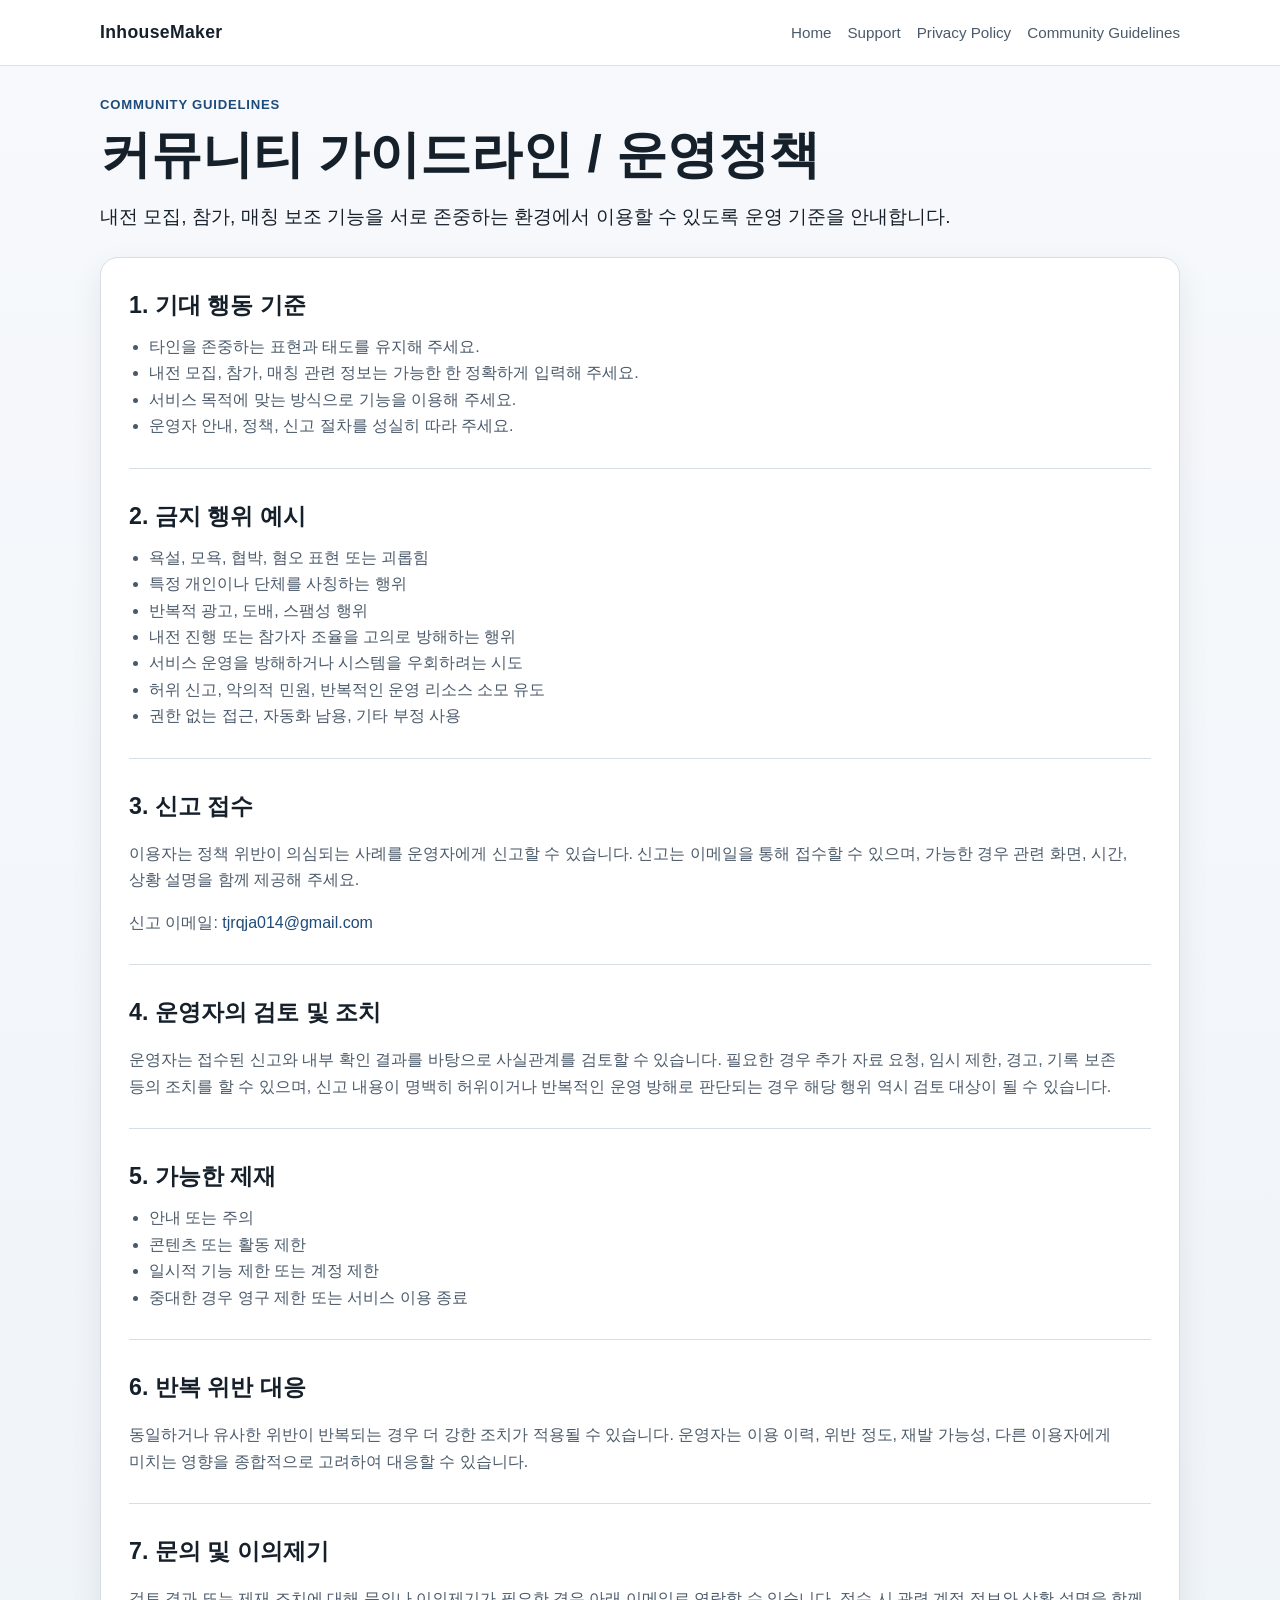
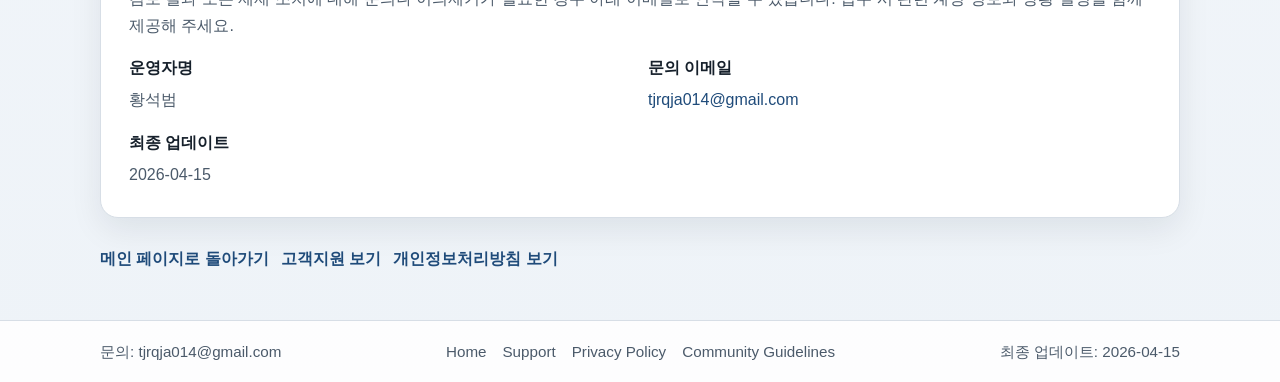
==== community.html @ c792d43a "Update GitHub Pages public site content" ====
<!DOCTYPE html>
<html lang="ko">
<head>
  <meta charset="UTF-8">
  <meta name="viewport" content="width=device-width, initial-scale=1.0">
  <title>InhouseMaker Community Guidelines</title>
  <meta name="description" content="InhouseMaker 커뮤니티 가이드라인 및 운영정책 페이지입니다. 기대 행동, 금지 행위, 신고, 검토 및 제재 기준을 확인할 수 있습니다.">
  <link rel="stylesheet" href="styles.css">
</head>
<body>
  <header class="site-header">
    <div class="container header-inner">
      <a class="brand" href="index.html">InhouseMaker</a>
      <nav class="site-nav" aria-label="주요 메뉴">
        <a href="index.html">Home</a>
        <a href="support.html">Support</a>
        <a href="privacy.html">Privacy Policy</a>
        <a href="community.html">Community Guidelines</a>
      </nav>
    </div>
  </header>

  <main class="document-page">
    <div class="container">
      <div class="page-heading">
        <p class="eyebrow">Community Guidelines</p>
        <h1>커뮤니티 가이드라인 / 운영정책</h1>
        <p class="lead">내전 모집, 참가, 매칭 보조 기능을 서로 존중하는 환경에서 이용할 수 있도록 운영 기준을 안내합니다.</p>
      </div>

      <article class="document">
        <section>
          <h2>1. 기대 행동 기준</h2>
          <ul>
            <li>타인을 존중하는 표현과 태도를 유지해 주세요.</li>
            <li>내전 모집, 참가, 매칭 관련 정보는 가능한 한 정확하게 입력해 주세요.</li>
            <li>서비스 목적에 맞는 방식으로 기능을 이용해 주세요.</li>
            <li>운영자 안내, 정책, 신고 절차를 성실히 따라 주세요.</li>
          </ul>
        </section>

        <section>
          <h2>2. 금지 행위 예시</h2>
          <ul>
            <li>욕설, 모욕, 협박, 혐오 표현 또는 괴롭힘</li>
            <li>특정 개인이나 단체를 사칭하는 행위</li>
            <li>반복적 광고, 도배, 스팸성 행위</li>
            <li>내전 진행 또는 참가자 조율을 고의로 방해하는 행위</li>
            <li>서비스 운영을 방해하거나 시스템을 우회하려는 시도</li>
            <li>허위 신고, 악의적 민원, 반복적인 운영 리소스 소모 유도</li>
            <li>권한 없는 접근, 자동화 남용, 기타 부정 사용</li>
          </ul>
        </section>

        <section>
          <h2>3. 신고 접수</h2>
          <p>이용자는 정책 위반이 의심되는 사례를 운영자에게 신고할 수 있습니다. 신고는 이메일을 통해 접수할 수 있으며, 가능한 경우 관련 화면, 시간, 상황 설명을 함께 제공해 주세요.</p>
          <p>신고 이메일: <a href="mailto:tjrqja014@gmail.com">tjrqja014@gmail.com</a></p>
        </section>

        <section>
          <h2>4. 운영자의 검토 및 조치</h2>
          <p>운영자는 접수된 신고와 내부 확인 결과를 바탕으로 사실관계를 검토할 수 있습니다. 필요한 경우 추가 자료 요청, 임시 제한, 경고, 기록 보존 등의 조치를 할 수 있으며, 신고 내용이 명백히 허위이거나 반복적인 운영 방해로 판단되는 경우 해당 행위 역시 검토 대상이 될 수 있습니다.</p>
        </section>

        <section>
          <h2>5. 가능한 제재</h2>
          <ul>
            <li>안내 또는 주의</li>
            <li>콘텐츠 또는 활동 제한</li>
            <li>일시적 기능 제한 또는 계정 제한</li>
            <li>중대한 경우 영구 제한 또는 서비스 이용 종료</li>
          </ul>
        </section>

        <section>
          <h2>6. 반복 위반 대응</h2>
          <p>동일하거나 유사한 위반이 반복되는 경우 더 강한 조치가 적용될 수 있습니다. 운영자는 이용 이력, 위반 정도, 재발 가능성, 다른 이용자에게 미치는 영향을 종합적으로 고려하여 대응할 수 있습니다.</p>
        </section>

        <section>
          <h2>7. 문의 및 이의제기</h2>
          <p>검토 결과 또는 제재 조치에 대해 문의나 이의제기가 필요한 경우 아래 이메일로 연락할 수 있습니다. 접수 시 관련 계정 정보와 상황 설명을 함께 제공해 주세요.</p>
          <dl class="meta-list">
            <div>
              <dt>운영자명</dt>
              <dd>황석범</dd>
            </div>
            <div>
              <dt>문의 이메일</dt>
              <dd><a href="mailto:tjrqja014@gmail.com">tjrqja014@gmail.com</a></dd>
            </div>
            <div>
              <dt>최종 업데이트</dt>
              <dd>2026-04-15</dd>
            </div>
          </dl>
        </section>
      </article>

      <div class="link-row">
        <a class="text-link" href="index.html">메인 페이지로 돌아가기</a>
        <a class="text-link" href="support.html">고객지원 보기</a>
        <a class="text-link" href="privacy.html">개인정보처리방침 보기</a>
      </div>
    </div>
  </main>

  <footer class="site-footer">
    <div class="container footer-inner">
      <p>문의: <a href="mailto:tjrqja014@gmail.com">tjrqja014@gmail.com</a></p>
      <nav aria-label="하단 링크">
        <a href="index.html">Home</a>
        <a href="support.html">Support</a>
        <a href="privacy.html">Privacy Policy</a>
        <a href="community.html">Community Guidelines</a>
      </nav>
      <p>최종 업데이트: 2026-04-15</p>
    </div>
  </footer>
</body>
</html>
---- styles.css ----
:root {
  --background: #f5f7fa;
  --surface: #ffffff;
  --surface-muted: #eef2f6;
  --text: #16202b;
  --text-soft: #4b5a6a;
  --line: #d7dee6;
  --accent: #1f4b7a;
  --accent-soft: #edf4fb;
  --shadow: 0 12px 32px rgba(15, 23, 42, 0.08);
  --radius: 18px;
  --max-width: 1080px;
}

* {
  box-sizing: border-box;
}

html {
  scroll-behavior: smooth;
}

body {
  margin: 0;
  font-family: -apple-system, BlinkMacSystemFont, "Segoe UI", sans-serif;
  line-height: 1.65;
  color: var(--text);
  background: linear-gradient(180deg, #f7f9fc 0%, #eef3f8 100%);
  word-break: keep-all;
}

a {
  color: var(--accent);
  text-decoration: none;
  overflow-wrap: anywhere;
}

a:hover {
  text-decoration: underline;
}

img {
  max-width: 100%;
}

.container {
  width: min(calc(100% - 32px), var(--max-width));
  margin: 0 auto;
}

.site-header {
  position: sticky;
  top: 0;
  z-index: 10;
  background: rgba(255, 255, 255, 0.92);
  backdrop-filter: blur(10px);
  border-bottom: 1px solid rgba(215, 222, 230, 0.9);
}

.header-inner,
.footer-inner {
  display: flex;
  align-items: center;
  justify-content: space-between;
  gap: 16px;
  padding: 18px 0;
}

.brand {
  font-size: 1.1rem;
  font-weight: 700;
  letter-spacing: 0.02em;
  color: var(--text);
}

.site-nav {
  display: flex;
  flex-wrap: wrap;
  gap: 16px;
}

.site-nav a,
.site-footer a {
  color: var(--text-soft);
  font-size: 0.95rem;
}

.site-footer nav {
  display: flex;
  flex-wrap: wrap;
  gap: 16px;
}

.hero {
  padding: 80px 0 40px;
}

.eyebrow {
  margin: 0 0 10px;
  color: var(--accent);
  font-weight: 700;
  letter-spacing: 0.06em;
  text-transform: uppercase;
  font-size: 0.82rem;
}

.hero h1,
.page-heading h1 {
  margin: 0;
  font-size: clamp(2rem, 4vw, 3.4rem);
  line-height: 1.12;
}

.lead {
  margin: 18px 0 0;
  font-size: 1.2rem;
  color: var(--text);
}

.summary {
  max-width: 760px;
  margin: 18px 0 0;
  color: var(--text-soft);
}

.button-row,
.link-row {
  display: flex;
  flex-wrap: wrap;
  gap: 12px;
  margin-top: 28px;
}

.button {
  display: inline-flex;
  align-items: center;
  justify-content: center;
  min-height: 44px;
  padding: 0 18px;
  border-radius: 999px;
  background: var(--accent);
  color: #ffffff;
  font-weight: 600;
  border: 1px solid var(--accent);
}

.button:hover {
  text-decoration: none;
  opacity: 0.92;
}

.button.secondary {
  background: #ffffff;
  color: var(--accent);
}

.section,
.document-page {
  padding: 28px 0 48px;
}

.section-muted {
  padding-top: 8px;
}

.section-heading {
  margin-bottom: 22px;
}

.section-heading h2,
.document h2 {
  margin: 0 0 10px;
  font-size: 1.45rem;
}

.section-heading h2 span {
  color: var(--text-soft);
  font-size: 0.95rem;
  font-weight: 600;
}

.section-heading p,
.document p,
.document li {
  color: var(--text-soft);
}

.card-grid {
  display: grid;
  grid-template-columns: repeat(3, minmax(0, 1fr));
  gap: 18px;
}

.card,
.document,
.info-panel {
  background: var(--surface);
  border: 1px solid var(--line);
  border-radius: var(--radius);
  box-shadow: var(--shadow);
}

.card {
  padding: 24px;
}

.card h3 {
  margin-top: 0;
  margin-bottom: 14px;
  font-size: 1.08rem;
}

.card ul,
.document ul {
  margin: 0;
  padding-left: 20px;
}

.info-panel {
  padding: 24px;
}

.note {
  margin-bottom: 0;
  font-size: 0.95rem;
}

.page-heading {
  margin-bottom: 24px;
}

.document {
  padding: 28px;
  overflow-wrap: anywhere;
}

.document section + section {
  margin-top: 28px;
  padding-top: 28px;
  border-top: 1px solid var(--line);
}

.meta-list {
  display: grid;
  grid-template-columns: repeat(2, minmax(0, 1fr));
  gap: 16px;
  margin: 0;
}

.meta-list dt {
  font-weight: 700;
  color: var(--text);
}

.meta-list dd {
  margin: 6px 0 0;
  color: var(--text-soft);
}

.text-link {
  font-weight: 600;
}

.site-footer {
  border-top: 1px solid var(--line);
  background: rgba(255, 255, 255, 0.88);
}

.site-footer p {
  margin: 0;
  color: var(--text-soft);
  font-size: 0.95rem;
}

@media (max-width: 820px) {
  .header-inner,
  .footer-inner,
  .meta-list {
    grid-template-columns: 1fr;
    flex-direction: column;
    align-items: flex-start;
  }

  .card-grid,
  .meta-list {
    grid-template-columns: 1fr;
  }

  .hero {
    padding-top: 56px;
  }

  .document,
  .card,
  .info-panel {
    padding: 22px;
  }
}

@media (max-width: 560px) {
  body {
    font-size: 16px;
  }

  .container {
    width: min(calc(100% - 24px), var(--max-width));
  }

  .site-nav {
    gap: 12px;
  }

  .site-nav a,
  .site-footer a,
  .site-footer p {
    font-size: 0.92rem;
  }

  .button,
  .text-link {
    width: 100%;
  }
}
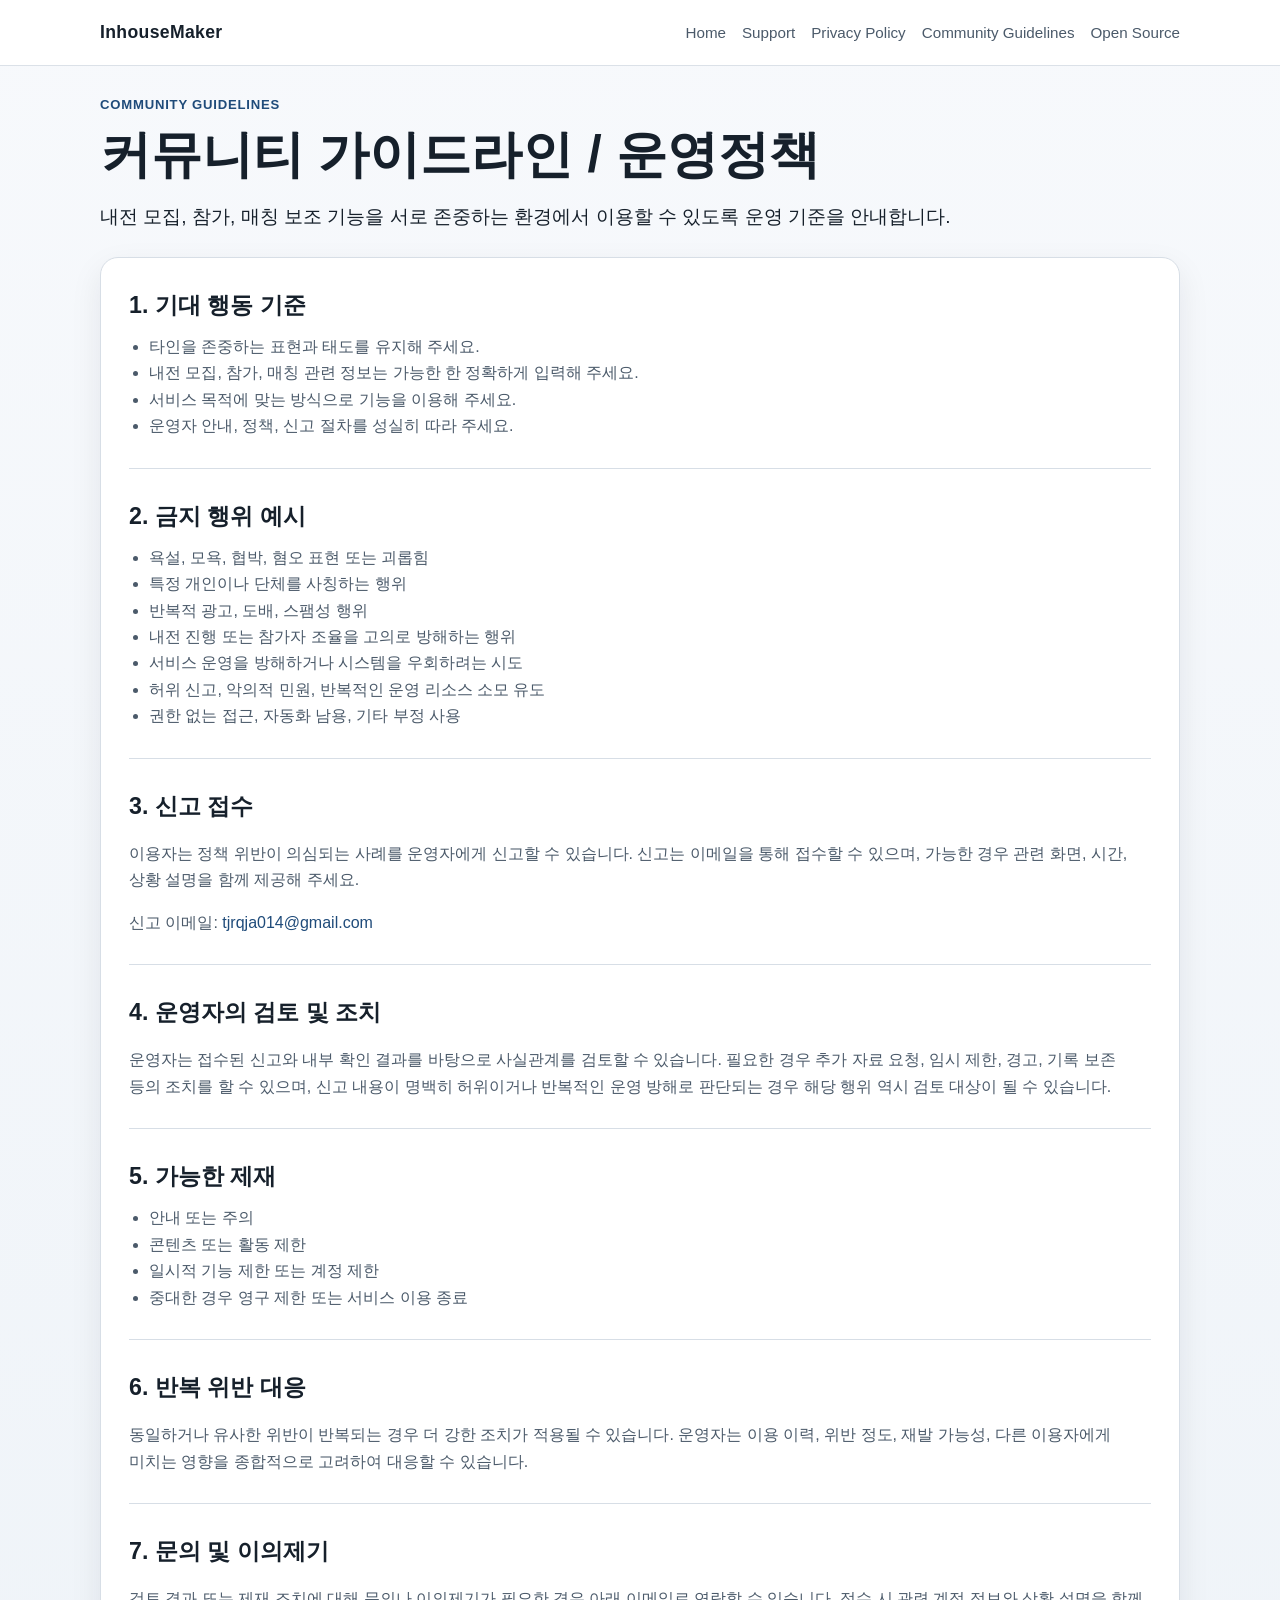
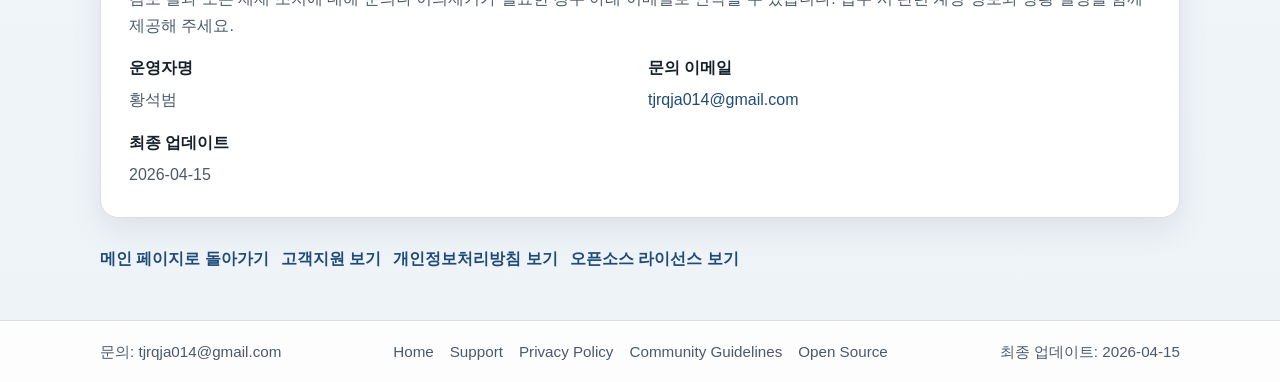
==== commit 66240bb6: "Add open source licenses page" ====
--- a/community.html
+++ b/community.html
@@ -16,6 +16,7 @@
         <a href="support.html">Support</a>
         <a href="privacy.html">Privacy Policy</a>
         <a href="community.html">Community Guidelines</a>
+        <a href="open-source.html">Open Source</a>
       </nav>
     </div>
   </header>
@@ -102,6 +103,7 @@
         <a class="text-link" href="index.html">메인 페이지로 돌아가기</a>
         <a class="text-link" href="support.html">고객지원 보기</a>
         <a class="text-link" href="privacy.html">개인정보처리방침 보기</a>
+        <a class="text-link" href="open-source.html">오픈소스 라이선스 보기</a>
       </div>
     </div>
   </main>
@@ -114,6 +116,7 @@
         <a href="support.html">Support</a>
         <a href="privacy.html">Privacy Policy</a>
         <a href="community.html">Community Guidelines</a>
+        <a href="open-source.html">Open Source</a>
       </nav>
       <p>최종 업데이트: 2026-04-15</p>
     </div>
--- a/styles.css
+++ b/styles.css
@@ -210,10 +210,43 @@
   font-size: 1.08rem;
 }
 
+.library-grid {
+  grid-template-columns: repeat(2, minmax(0, 1fr));
+}
+
+.library-card p {
+  margin: 0;
+}
+
+.detail-list {
+  list-style: none;
+  margin: 18px 0 0;
+  padding: 0;
+}
+
+.detail-list li + li {
+  margin-top: 10px;
+}
+
+.detail-list strong {
+  display: block;
+  margin-bottom: 2px;
+  color: var(--text);
+}
+
+.detail-list span {
+  color: var(--text-soft);
+}
+
 .card ul,
 .document ul {
   margin: 0;
   padding-left: 20px;
+}
+
+.library-card .detail-list {
+  margin-top: 18px;
+  padding-left: 0;
 }
 
 .info-panel {
@@ -282,6 +315,7 @@
   }
 
   .card-grid,
+  .library-grid,
   .meta-list {
     grid-template-columns: 1fr;
   }
